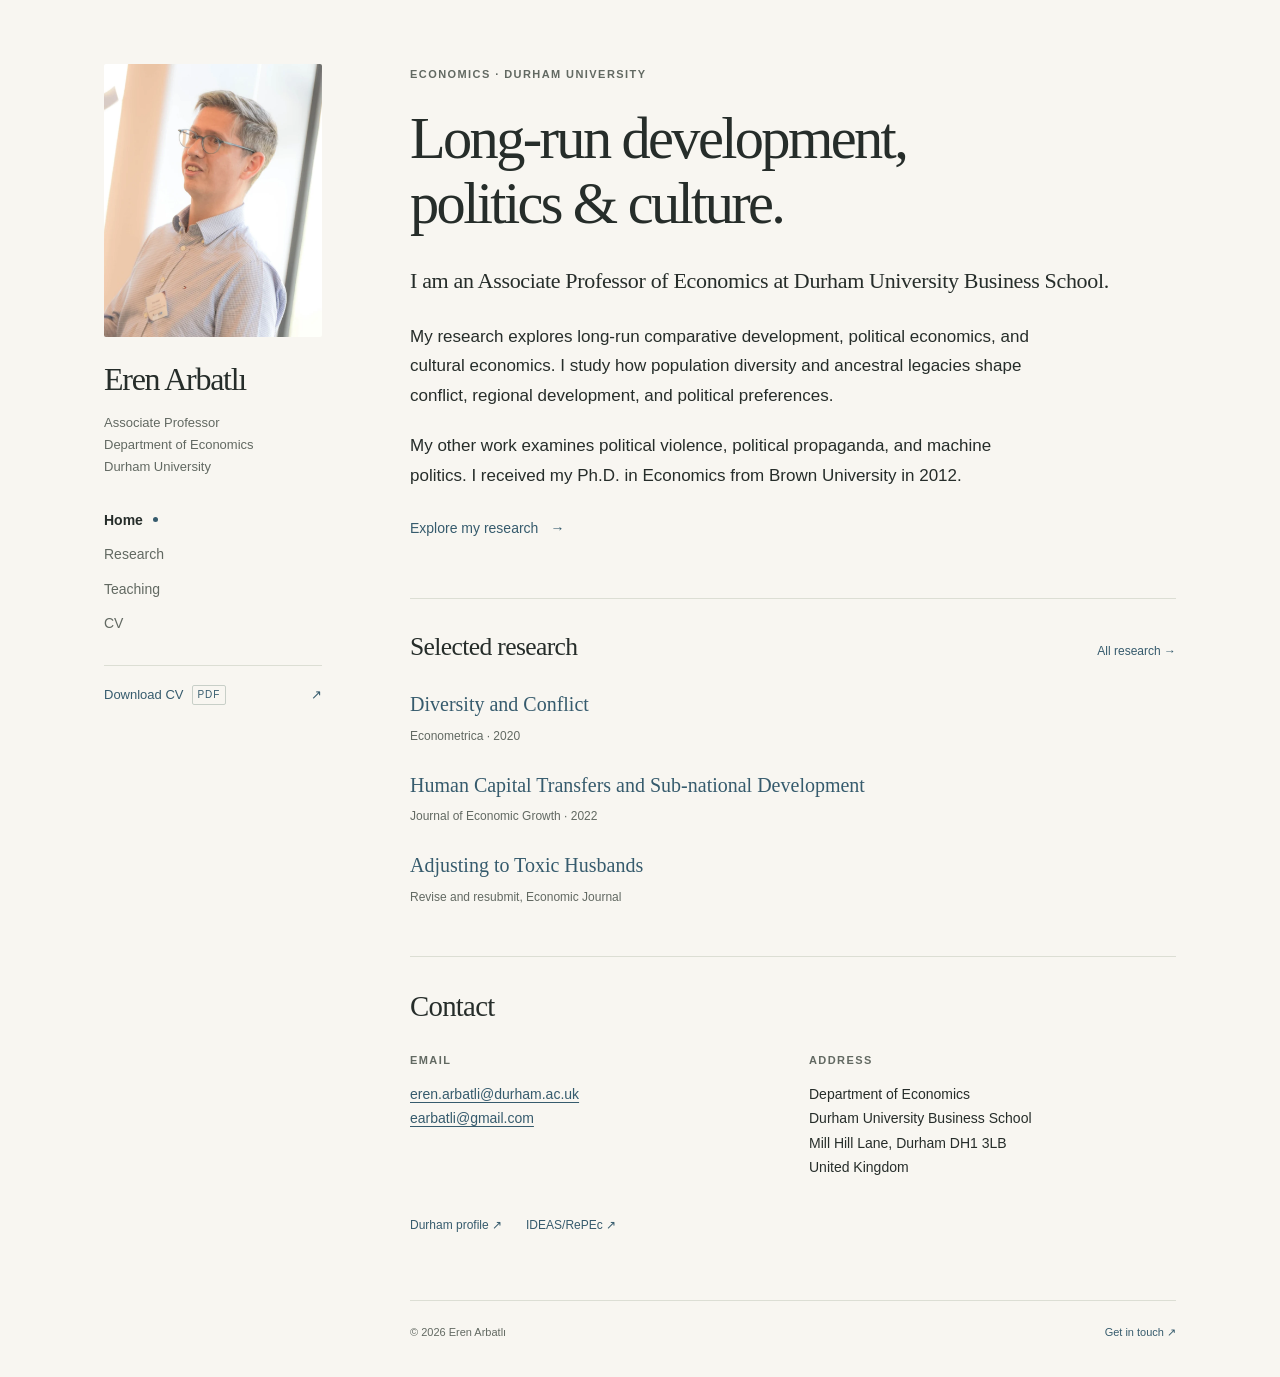
==== index.html @ 02853b11 "Launch professional academic website" ====
<!doctype html>
<html lang="en">
<head>
  <meta charset="utf-8">
  <meta name="viewport" content="width=device-width, initial-scale=1">
  <title>Eren Arbatlı | Economist · Durham University</title>
  <meta name="description" content="Eren Arbatlı (Cemal Eren Arbatlı), Associate Professor of Economics at Durham University. Research on long-run development, political economics, and culture.">
  <meta name="author" content="Cemal Eren Arbatlı">
  <meta name="theme-color" content="#f8f6f1">
  <link rel="canonical" href="https://erenarbatli.github.io/">
  <meta property="og:type" content="website">
  <meta property="og:title" content="Eren Arbatlı | Economist · Durham University">
  <meta property="og:description" content="Eren Arbatlı (Cemal Eren Arbatlı), Associate Professor of Economics at Durham University. Research on long-run development, political economics, and culture.">
  <meta property="og:url" content="https://erenarbatli.github.io/">
  <meta property="og:site_name" content="Eren Arbatlı">
  <meta property="og:locale" content="en_GB">
  <meta property="og:image" content="https://erenarbatli.github.io/assets/images/social-preview.jpg">
  <meta property="og:image:width" content="1200">
  <meta property="og:image:height" content="630">
  <meta property="og:image:alt" content="Eren Arbatlı, Associate Professor of Economics at Durham University">
  <meta name="twitter:card" content="summary_large_image">
  <meta name="twitter:title" content="Eren Arbatlı | Economist · Durham University">
  <meta name="twitter:description" content="Eren Arbatlı (Cemal Eren Arbatlı), Associate Professor of Economics at Durham University. Research on long-run development, political economics, and culture.">
  <meta name="twitter:image" content="https://erenarbatli.github.io/assets/images/social-preview.jpg">
  <meta name="twitter:image:alt" content="Eren Arbatlı, Associate Professor of Economics at Durham University">
  <link rel="icon" type="image/svg+xml" href="/assets/favicon.svg">
  <link rel="stylesheet" href="/assets/site.css">
  <script type="application/ld+json">{"@context": "https://schema.org", "@type": "Person", "name": "Cemal Eren Arbatlı", "alternateName": ["Eren Arbatlı", "Cemal Eren Arbatli"], "url": "https://erenarbatli.github.io/", "image": "https://erenarbatli.github.io/assets/images/eren-arbatli.jpg", "jobTitle": "Associate Professor of Economics", "worksFor": {"@type": "Organization", "name": "Durham University"}, "email": "eren.arbatli@durham.ac.uk", "sameAs": ["https://www.durham.ac.uk/business/our-people/eren-arbatli/", "https://ideas.repec.org/f/par394.html"]}</script>
</head>
<body>
  <a class="skip-link" href="#main">Skip to content</a>
  <div class="site-shell">
    <header class="identity">
      <a class="portrait-link" href="/" aria-label="Eren Arbatlı — home">
        <picture><source srcset="/assets/images/eren-arbatli.webp" type="image/webp"><img class="portrait" src="/assets/images/eren-arbatli.jpg" width="800" height="1000" alt="Eren Arbatlı speaking at the Durham Development Economics Workshop."></picture>
      </a>
      <div class="identity-text">
        <a class="site-name" href="/">Eren Arbatlı</a>
        <p class="role">Associate Professor<br>Department of Economics<br><a href="https://www.durham.ac.uk/business/our-people/eren-arbatli/">Durham University</a></p>
      </div>
      <nav class="main-nav" aria-label="Main navigation"><a href="/" aria-current="page">Home</a><a href="/research/">Research</a><a href="/teaching/">Teaching</a><a href="/cv/">CV</a></nav>
      <a class="cv-link" href="/assets/files/eren-arbatli-cv.pdf">Download CV <span class="file-type">PDF</span><span aria-hidden="true">↗</span></a>
    </header>
    <div class="content-column">
      <main id="main" tabindex="-1">
<div class="page-intro home-intro">
  <p class="eyebrow">Economics · Durham University</p>
  <h1>Long-run development,<br>politics &amp; culture.</h1>
  <p class="lead">I am an Associate Professor of Economics at Durham University Business School.</p>
  <p>My research explores long-run comparative development, political economics, and cultural economics. I study how population diversity and ancestral legacies shape conflict, regional development, and political preferences.</p>
  <p>My other work examines political violence, political propaganda, and machine politics. I received my Ph.D. in Economics from Brown University in 2012.</p>
  <a class="text-link" href="/research/">Explore my research <span aria-hidden="true">→</span></a>
</div>
<section class="home-section" aria-labelledby="selected-title">
  <div class="section-heading"><h2 id="selected-title">Selected research</h2><a class="quiet-link" href="/research/">All research <span aria-hidden="true">→</span></a></div>
  <ul class="selected-papers">
    <li><a href="/research/#diversity-conflict">Diversity and Conflict</a><p>Econometrica · 2020</p></li>
    <li><a href="/research/#human-capital">Human Capital Transfers and Sub-national Development</a><p>Journal of Economic Growth · 2022</p></li>
    <li><a href="/research/#toxic-husbands">Adjusting to Toxic Husbands</a><p>Revise and resubmit, Economic Journal</p></li>
  </ul>
</section>
<section class="home-section contact-section" aria-labelledby="contact-title">
  <h2 id="contact-title">Contact</h2>
  <div class="contact-grid">
    <div><p class="small-label">Email</p><p><a href="mailto:eren.arbatli@durham.ac.uk">eren.arbatli@durham.ac.uk</a><br><a href="mailto:earbatli@gmail.com">earbatli@gmail.com</a></p></div>
    <div><p class="small-label">Address</p><address>Department of Economics<br>Durham University Business School<br>Mill Hill Lane, Durham DH1 3LB<br>United Kingdom</address></div>
  </div>
  <p class="profile-links"><a href="https://www.durham.ac.uk/business/our-people/eren-arbatli/">Durham profile <span aria-hidden="true">↗</span></a><a href="https://ideas.repec.org/f/par394.html">IDEAS/RePEc <span aria-hidden="true">↗</span></a></p>
</section></main>
      <footer class="site-footer"><span>© 2026 Eren Arbatlı</span><a href="mailto:eren.arbatli@durham.ac.uk">Get in touch <span aria-hidden="true">↗</span></a></footer>
    </div>
  </div>
</body>
</html>
---- assets/site.css ----
:root {
  --paper: #f8f6f1;
  --ink: #262d2a;
  --muted: #626962;
  --accent: #365b6d;
  --line: #dcded4;
  --wash: #eceee7;
  --serif: Georgia, 'Times New Roman', serif;
  --sans: -apple-system, BlinkMacSystemFont, 'Segoe UI', sans-serif;
}
* { box-sizing: border-box; }
html { scroll-behavior: smooth; scroll-padding-top: 2rem; }
body { margin: 0; background: var(--paper); color: var(--ink); font: 17px/1.75 var(--sans); -webkit-font-smoothing: antialiased; }
a { color: var(--accent); text-decoration-thickness: 1px; text-underline-offset: .22em; }
a:hover { color: var(--ink); text-decoration: underline; }
a:focus-visible { outline: 2px solid var(--accent); outline-offset: 5px; border-radius: 1px; }
::selection { background: #dbe4e5; }
h1, h2, h3, p, ul, dl { margin-top: 0; }
h1, h2, h3 { font-family: var(--serif); font-weight: 400; }
h1 { font-size: clamp(2.7rem, 4.8vw, 3.65rem); line-height: 1.12; letter-spacing: -.045em; margin-bottom: 1.7rem; }
h2 { font-size: 1.8rem; line-height: 1.25; letter-spacing: -.025em; margin-bottom: 1.7rem; }
h3 { font-size: 1.25rem; line-height: 1.5; letter-spacing: -.012em; }
p { margin-bottom: 1.25rem; }
strong { font-weight: 550; }
.site-shell { max-width: 1152px; padding: 64px 40px 0; margin: 0 auto; display: grid; grid-template-columns: 218px minmax(0, 1fr); gap: 88px; }
.identity { align-self: start; }
.portrait-link { display: block; width: 100%; margin-bottom: 23px; }
.portrait { display: block; width: 100%; height: auto; aspect-ratio: 4/5; object-fit: cover; border-radius: 2px; }
.site-name { font: 32px/1.2 var(--serif); letter-spacing: -.04em; color: var(--ink); text-decoration: none; }
.role { font-size: 13px; line-height: 1.7; margin: 13px 0 25px; color: var(--muted); }
.role a { color: inherit; text-decoration: none; }
.main-nav { display: flex; flex-direction: column; align-items: flex-start; gap: 2px; margin-bottom: 25px; }
.main-nav a { color: var(--muted); text-decoration: none; padding: 4px 0; font-size: 14px; min-width: 85px; }
.main-nav a[aria-current] { color: var(--ink); font-weight: 650; }
.main-nav a[aria-current]::after { content: ''; display: inline-block; width: 5px; height: 5px; background: var(--accent); margin-left: 10px; vertical-align: 3px; border-radius: 50%; }
.cv-link { display: flex; align-items: center; gap: 8px; border-top: 1px solid var(--line); padding-top: 18px; text-decoration: none; font-size: 13px; }
.cv-link > :last-child { margin-left: auto; }
.file-type { font: 10px/1 var(--sans); letter-spacing: .09em; padding: 4px 5px; border: 1px solid #c8cfc8; border-radius: 2px; }
.content-column { min-width: 0; }
main { outline: none; min-height: 65vh; }
.page-intro { margin-bottom: 3.4rem; }
.eyebrow, .small-label { font-size: 11px; font-weight: 600; line-height: 1.6; text-transform: uppercase; letter-spacing: .13em; color: var(--muted); }
.eyebrow { margin: 2px 0 22px; }
.lead { font: 22px/1.55 var(--serif); letter-spacing: -.015em; margin-bottom: 24px; }
.home-intro > p:not(.eyebrow):not(.lead) { max-width: 640px; }
.text-link { display: inline-flex; gap: 12px; align-items: baseline; font-size: 14px; text-decoration: none; }
.home-intro .text-link { margin-top: 6px; }
.home-section { border-top: 1px solid var(--line); padding-top: 32px; margin-top: 48px; }
.section-heading { display: flex; align-items: baseline; justify-content: space-between; gap: 15px; }
.section-heading h2 { font-size: 1.6rem; }
.quiet-link { font-size: 12px; text-decoration: none; white-space: nowrap; }
.selected-papers, .paper-list, .course-list, .plain-list { padding: 0; list-style: none; }
.selected-papers li { margin: 0 0 24px; }
.selected-papers a { font: 20px/1.4 var(--serif); text-decoration: none; }
.selected-papers p { font-size: 12px; color: var(--muted); margin: 5px 0 0; }
.contact-grid { display: grid; grid-template-columns: 1fr 1fr; gap: 32px; font-size: 14px; }
.contact-grid p, address { margin-bottom: 12px; }
address { font-style: normal; }
.small-label { margin-bottom: 12px; }
.profile-links { display: flex; gap: 24px; flex-wrap: wrap; font-size: 12px; margin: 23px 0 0; }
.profile-links a { text-decoration: none; }
.site-footer { border-top: 1px solid var(--line); margin: 64px 0 0; padding: 22px 0 35px; display: flex; gap: 24px; justify-content: space-between; color: var(--muted); font-size: 11px; }
.site-footer a { text-decoration: none; }
.section-nav { display: flex; gap: 8px 22px; flex-wrap: wrap; margin-top: 30px; padding-bottom: 22px; border-bottom: 1px solid var(--line); font-size: 12px; }
.section-nav a { text-decoration: none; }
.research-section { margin-top: 52px; }
.research-section h2 { margin-bottom: 28px; }
.paper { margin: 0 0 31px; scroll-margin-top: 30px; }
.paper h3 { margin-bottom: 6px; }
.paper h3 a { text-decoration: none; }
.coauthors { font-size: 13px; color: var(--muted); margin: 0 0 4px; line-height: 1.65; }
.publication { margin: 0; font-size: 13px; line-height: 1.7; }
.publication cite { font-style: italic; }
.pub-date { color: var(--muted); }
.pub-date::before { content: ' · '; font-style: normal; padding: 0 3px; }
.status { font-size: 12px; color: var(--accent); margin: 5px 0; }
.paper-download { margin-top: 4px; font-size: 12px; }
.teaching-section, .cv-section { border-top: 1px solid var(--line); margin-top: 40px; padding-top: 30px; }
.teaching-section h2 { margin-bottom: 24px; }
.teaching-section h3 { font-family: var(--sans); text-transform: uppercase; letter-spacing: .11em; font-size: 10px; font-weight: 650; color: var(--muted); margin-top: 28px; margin-bottom: 12px; }
.course-list li { padding: 10px 0; display: flex; justify-content: space-between; align-items: baseline; gap: 20px; line-height: 1.5; font-size: 16px; border-bottom: 1px solid var(--wash); }
.course-list li:last-child { border-bottom: 0; }
.course-code { font-size: 11px; letter-spacing: .03em; color: var(--muted); white-space: nowrap; }
.button-link { display: inline-flex; align-items: center; gap: 12px; font-size: 14px; padding: 10px 16px; border: 1px solid var(--accent); border-radius: 2px; text-decoration: none; }
.button-link:hover { background: var(--wash); }
.document-date { color: var(--muted); font-size: 11px; margin-top: 10px; }
.chronology { margin: 0; }
.chronology > div { display: grid; grid-template-columns: 112px minmax(0, 1fr); gap: 24px; margin-bottom: 24px; }
.chronology dt { font-size: 12px; color: var(--muted); padding-top: 3px; }
.chronology dd { margin: 0; font-size: 15px; line-height: 1.7; }
.plain-list li { margin-bottom: 18px; font-size: 15px; line-height: 1.75; }
.cv-section > p { font-size: 15px; }
.skip-link { position: fixed; top: 12px; left: 12px; z-index: 10; padding: 8px 14px; background: var(--ink); color: white; transform: translateY(-200%); }
.skip-link:focus { transform: translateY(0); color: white; }
.sr-only { position: absolute; width: 1px; height: 1px; padding: 0; overflow: hidden; clip: rect(0,0,0,0); white-space: nowrap; border: 0; }
@media (min-width: 900px) and (min-height: 850px) { .identity { position: sticky; top: 40px; } }
@media (max-width: 1000px) {
  .site-shell { grid-template-columns: 190px minmax(0, 1fr); gap: 52px; padding: 48px 32px 0; }
  .site-name { font-size: 29px; }
  h1 { font-size: 2.9rem; }
  .contact-grid { grid-template-columns: 1fr; gap: 16px; }
}
@media (max-width: 740px) {
  body { font-size: 16px; }
  .site-shell { display: block; padding: 28px 24px 0; max-width: 680px; }
  .identity { display: grid; grid-template-columns: 80px minmax(0,1fr); gap: 0 20px; margin-bottom: 44px; }
  .portrait-link { grid-row: 1; margin: 0; }
  .identity-text { align-self: center; }
  .site-name { font-size: 28px; }
  .role { font-size: 11px; line-height: 1.6; margin: 8px 0 0; }
  .main-nav { grid-column: 1/-1; flex-direction: row; gap: 28px; border-top: 1px solid var(--line); border-bottom: 1px solid var(--line); padding: 10px 0; margin: 24px 0 0; }
  .main-nav a { min-width: 0; font-size: 13px; }
  .main-nav a[aria-current]::after { display: none; }
  .main-nav a[aria-current] { text-decoration: underline; text-underline-offset: .5em; }
  .cv-link { grid-column: 1/-1; justify-self: end; border: 0; padding-top: 11px; font-size: 11px; }
  .cv-link > :last-child { margin-left: 0; }
  .cv-link .file-type { font-size: 8px; }
  .eyebrow { font-size: 10px; margin-bottom: 18px; }
  h1 { font-size: clamp(2.3rem, 7.6vw, 3.2rem); }
  h2 { font-size: 1.6rem; }
  .lead { font-size: 21px; }
  .page-intro { margin-bottom: 2.6rem; }
  .home-section { margin-top: 36px; padding-top: 26px; }
  .contact-grid { grid-template-columns: 1fr; gap: 18px; }
  .section-heading h2 { font-size: 1.45rem; }
  .quiet-link { font-size: 11px; }
  .selected-papers a { font-size: 19px; }
  .research-section { margin-top: 36px; }
  .paper h3 { font-size: 1.2rem; }
  .section-nav { gap: 10px 18px; }
  .chronology > div { grid-template-columns: 1fr; gap: 4px; margin-bottom: 25px; }
  .chronology dt { padding: 0; }
  .course-list li { font-size: 15px; }
  .site-footer { margin-top: 44px; }
}
@media (max-width: 360px) { .site-shell { padding-left: 18px; padding-right: 18px; } .main-nav { gap: 23px; } .site-name { font-size: 26px; } }
@media (prefers-reduced-motion: reduce) { html { scroll-behavior: auto; } }
@media print {
  body { background: white; color: black; font-size: 11pt; }
  .site-shell { display: block; max-width: none; padding: 0; }
  .identity, .site-footer, .section-nav, .skip-link { display: none; }
  h1 { font-size: 28pt; }
  h2 { font-size: 18pt; break-after: avoid; }
  h3 { break-after: avoid; }
  .paper, .chronology > div { break-inside: avoid; }
  a { color: black; }
}
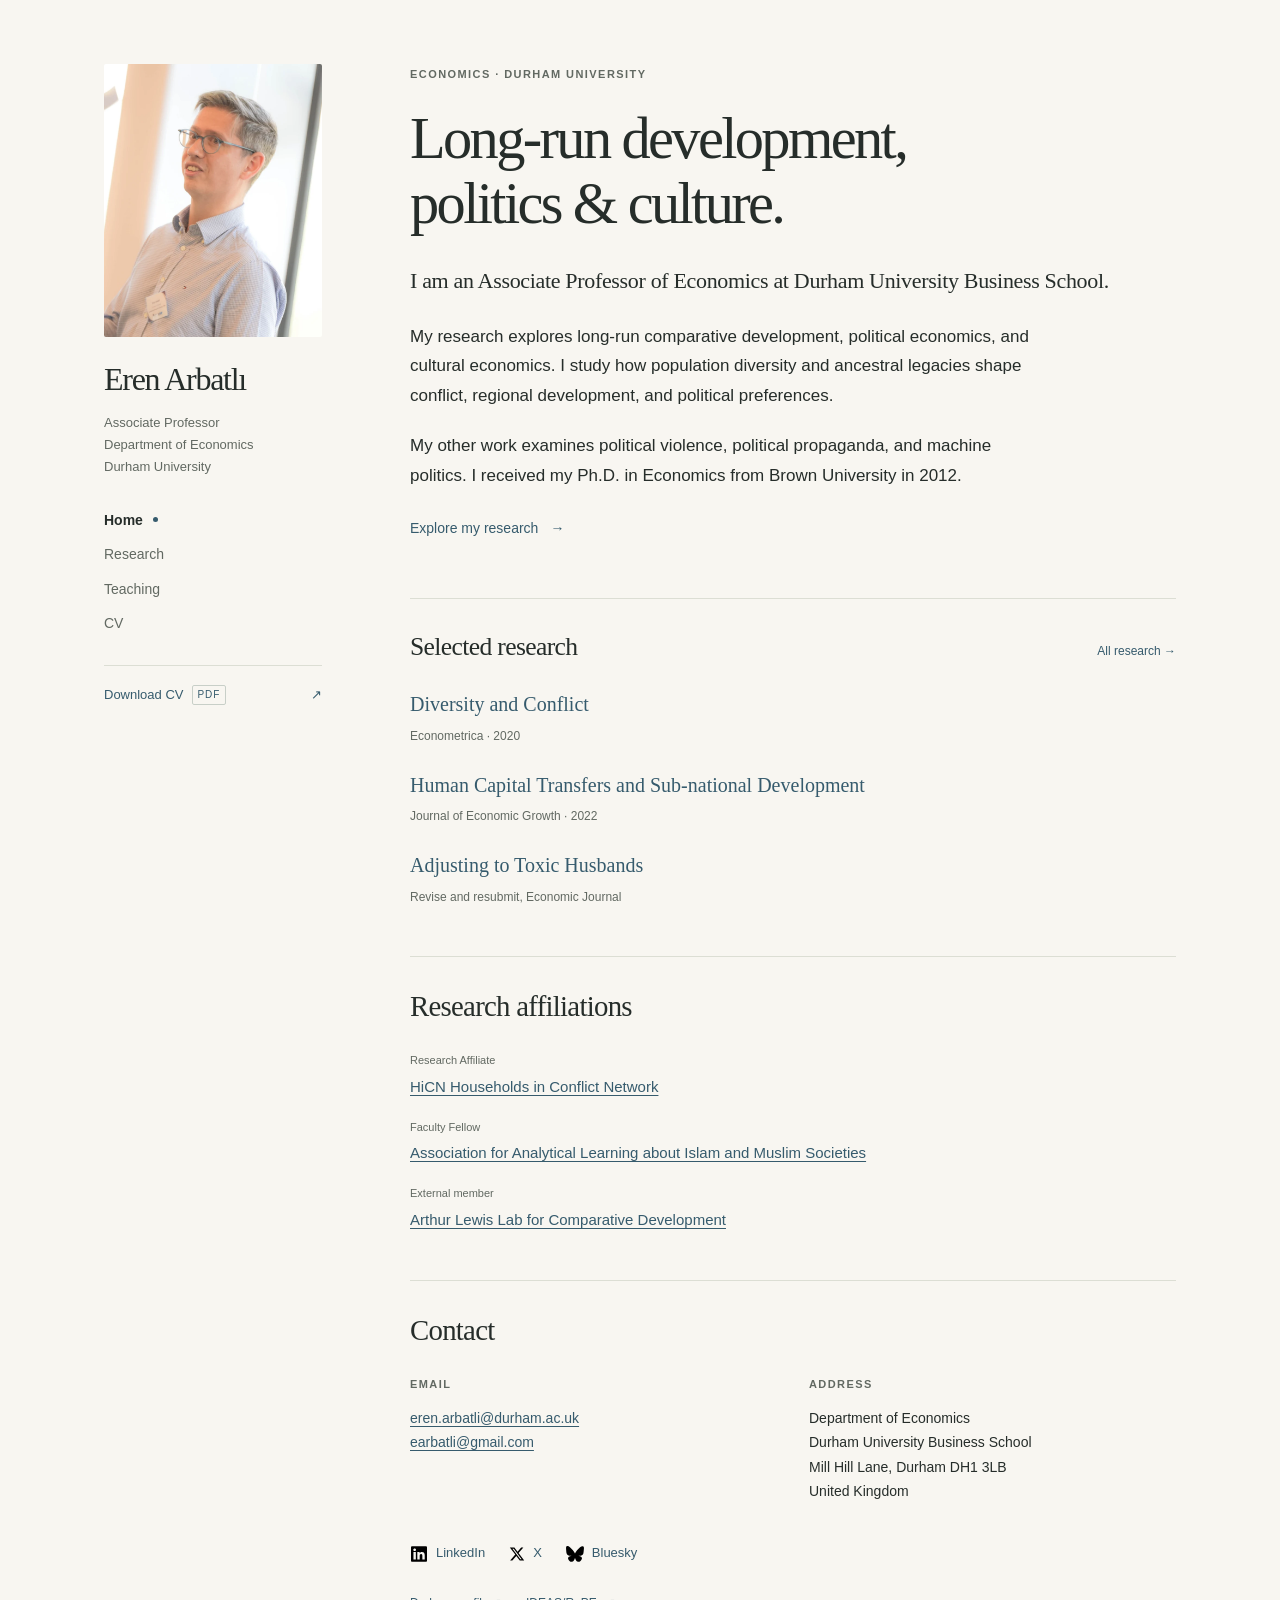
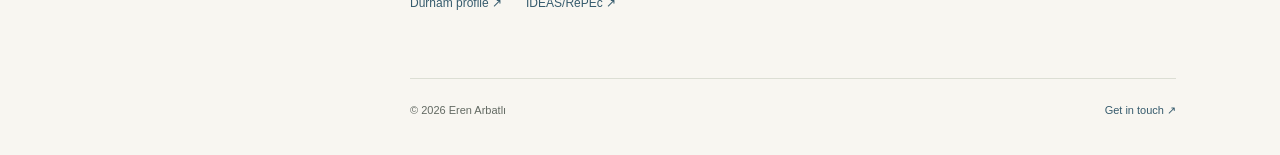
==== commit 88e0ff57: "Add paper abstracts, affiliations, social profiles and new-tab links" ====
--- a/index.html
+++ b/index.html
@@ -25,7 +25,7 @@
   <meta name="twitter:image:alt" content="Eren Arbatlı, Associate Professor of Economics at Durham University">
   <link rel="icon" type="image/svg+xml" href="/assets/favicon.svg">
   <link rel="stylesheet" href="/assets/site.css">
-  <script type="application/ld+json">{"@context": "https://schema.org", "@type": "Person", "name": "Cemal Eren Arbatlı", "alternateName": ["Eren Arbatlı", "Cemal Eren Arbatli"], "url": "https://erenarbatli.github.io/", "image": "https://erenarbatli.github.io/assets/images/eren-arbatli.jpg", "jobTitle": "Associate Professor of Economics", "worksFor": {"@type": "Organization", "name": "Durham University"}, "email": "eren.arbatli@durham.ac.uk", "sameAs": ["https://www.durham.ac.uk/business/our-people/eren-arbatli/", "https://ideas.repec.org/f/par394.html"]}</script>
+  <script type="application/ld+json">{"@context": "https://schema.org", "@type": "Person", "name": "Cemal Eren Arbatlı", "alternateName": ["Eren Arbatlı", "Cemal Eren Arbatli"], "url": "https://erenarbatli.github.io/", "image": "https://erenarbatli.github.io/assets/images/eren-arbatli.jpg", "jobTitle": "Associate Professor of Economics", "worksFor": {"@type": "Organization", "name": "Durham University"}, "email": "eren.arbatli@durham.ac.uk", "sameAs": ["https://www.durham.ac.uk/business/our-people/eren-arbatli/", "https://ideas.repec.org/f/par394.html", "https://www.linkedin.com/in/cemal-eren-arbatli-2578b717/", "https://x.com/earbatli", "https://bsky.app/profile/erenarbatli.bsky.social"]}</script>
 </head>
 <body>
   <a class="skip-link" href="#main">Skip to content</a>
@@ -36,10 +36,10 @@
       </a>
       <div class="identity-text">
         <a class="site-name" href="/">Eren Arbatlı</a>
-        <p class="role">Associate Professor<br>Department of Economics<br><a href="https://www.durham.ac.uk/business/our-people/eren-arbatli/">Durham University</a></p>
+        <p class="role">Associate Professor<br>Department of Economics<br><a href="https://www.durham.ac.uk/business/our-people/eren-arbatli/" target="_blank" rel="noopener noreferrer">Durham University</a></p>
       </div>
       <nav class="main-nav" aria-label="Main navigation"><a href="/" aria-current="page">Home</a><a href="/research/">Research</a><a href="/teaching/">Teaching</a><a href="/cv/">CV</a></nav>
-      <a class="cv-link" href="/assets/files/eren-arbatli-cv.pdf">Download CV <span class="file-type">PDF</span><span aria-hidden="true">↗</span></a>
+      <a class="cv-link" href="/assets/files/eren-arbatli-cv.pdf" target="_blank" rel="noopener noreferrer">Download CV <span class="file-type">PDF</span><span aria-hidden="true">↗</span></a>
     </header>
     <div class="content-column">
       <main id="main" tabindex="-1">
@@ -59,13 +59,26 @@
     <li><a href="/research/#toxic-husbands">Adjusting to Toxic Husbands</a><p>Revise and resubmit, Economic Journal</p></li>
   </ul>
 </section>
+<section class="home-section affiliations-section" aria-labelledby="affiliations-title">
+  <h2 id="affiliations-title">Research affiliations</h2>
+  <ul class="affiliations-list">
+    <li><span>Research Affiliate</span><a href="https://hicn.org/" target="_blank" rel="noopener noreferrer">HiCN Households in Conflict Network</a></li>
+    <li><span>Faculty Fellow</span><a href="https://aalims.org/" target="_blank" rel="noopener noreferrer">Association for Analytical Learning about Islam and Muslim Societies</a></li>
+    <li><span>External member</span><a href="https://www.socialsciences.manchester.ac.uk/research/centres/arthur-lewis-lab/index.htm" target="_blank" rel="noopener noreferrer">Arthur Lewis Lab for Comparative Development</a></li>
+  </ul>
+</section>
 <section class="home-section contact-section" aria-labelledby="contact-title">
   <h2 id="contact-title">Contact</h2>
   <div class="contact-grid">
     <div><p class="small-label">Email</p><p><a href="mailto:eren.arbatli@durham.ac.uk">eren.arbatli@durham.ac.uk</a><br><a href="mailto:earbatli@gmail.com">earbatli@gmail.com</a></p></div>
     <div><p class="small-label">Address</p><address>Department of Economics<br>Durham University Business School<br>Mill Hill Lane, Durham DH1 3LB<br>United Kingdom</address></div>
   </div>
-  <p class="profile-links"><a href="https://www.durham.ac.uk/business/our-people/eren-arbatli/">Durham profile <span aria-hidden="true">↗</span></a><a href="https://ideas.repec.org/f/par394.html">IDEAS/RePEc <span aria-hidden="true">↗</span></a></p>
+  <nav class="social-links" aria-label="Social profiles">
+    <a href="https://www.linkedin.com/in/cemal-eren-arbatli-2578b717/" target="_blank" rel="noopener noreferrer"><img src="/assets/icons/linkedin.svg" alt="" width="18" height="18">LinkedIn</a>
+    <a href="https://x.com/earbatli" target="_blank" rel="noopener noreferrer"><img src="/assets/icons/x-twitter.svg" alt="" width="16" height="16">X</a>
+    <a href="https://bsky.app/profile/erenarbatli.bsky.social" target="_blank" rel="noopener noreferrer"><img src="/assets/icons/bluesky.svg" alt="" width="18" height="18">Bluesky</a>
+  </nav>
+  <p class="profile-links"><a href="https://www.durham.ac.uk/business/our-people/eren-arbatli/" target="_blank" rel="noopener noreferrer">Durham profile <span aria-hidden="true">↗</span></a><a href="https://ideas.repec.org/f/par394.html" target="_blank" rel="noopener noreferrer">IDEAS/RePEc <span aria-hidden="true">↗</span></a></p>
 </section></main>
       <footer class="site-footer"><span>© 2026 Eren Arbatlı</span><a href="mailto:eren.arbatli@durham.ac.uk">Get in touch <span aria-hidden="true">↗</span></a></footer>
     </div>
--- a/assets/site.css
+++ b/assets/site.css
@@ -59,6 +59,13 @@
 .small-label { margin-bottom: 12px; }
 .profile-links { display: flex; gap: 24px; flex-wrap: wrap; font-size: 12px; margin: 23px 0 0; }
 .profile-links a { text-decoration: none; }
+.social-links { display: flex; flex-wrap: wrap; gap: 12px 24px; margin-top: 22px; }
+.social-links a { display: inline-flex; align-items: center; gap: 8px; min-height: 32px; font-size: 13px; text-decoration: none; }
+.social-links img { display: block; object-fit: contain; }
+.affiliations-list { list-style: none; padding: 0; margin-bottom: 0; }
+.affiliations-list li { margin-bottom: 20px; font-size: 15px; line-height: 1.6; }
+.affiliations-list li:last-child { margin-bottom: 0; }
+.affiliations-list span { display: block; font-size: 11px; color: var(--muted); margin-bottom: 5px; }
 .site-footer { border-top: 1px solid var(--line); margin: 64px 0 0; padding: 22px 0 35px; display: flex; gap: 24px; justify-content: space-between; color: var(--muted); font-size: 11px; }
 .site-footer a { text-decoration: none; }
 .section-nav { display: flex; gap: 8px 22px; flex-wrap: wrap; margin-top: 30px; padding-bottom: 22px; border-bottom: 1px solid var(--line); font-size: 12px; }
@@ -75,6 +82,15 @@
 .pub-date::before { content: ' · '; font-style: normal; padding: 0 3px; }
 .status { font-size: 12px; color: var(--accent); margin: 5px 0; }
 .paper-download { margin-top: 4px; font-size: 12px; }
+.paper-abstract { margin-top: 9px; }
+.paper-abstract summary { display: inline-flex; align-items: center; gap: 7px; min-height: 28px; color: var(--accent); font-size: 12px; cursor: pointer; list-style: none; }
+.paper-abstract summary::-webkit-details-marker { display: none; }
+.paper-abstract summary::before { content: '▸'; font-size: 11px; }
+.paper-abstract[open] summary::before { content: '▾'; }
+.paper-abstract summary:hover { color: var(--ink); text-decoration: underline; text-underline-offset: .22em; }
+.paper-abstract summary:focus-visible { outline: 2px solid var(--accent); outline-offset: 4px; }
+.abstract-body { border-left: 2px solid var(--line); margin: 10px 0 8px; padding: 0 0 0 18px; font-size: 14px; line-height: 1.8; }
+.abstract-body p { margin: 0; }
 .teaching-section, .cv-section { border-top: 1px solid var(--line); margin-top: 40px; padding-top: 30px; }
 .teaching-section h2 { margin-bottom: 24px; }
 .teaching-section h3 { font-family: var(--sans); text-transform: uppercase; letter-spacing: .11em; font-size: 10px; font-weight: 650; color: var(--muted); margin-top: 28px; margin-bottom: 12px; }
